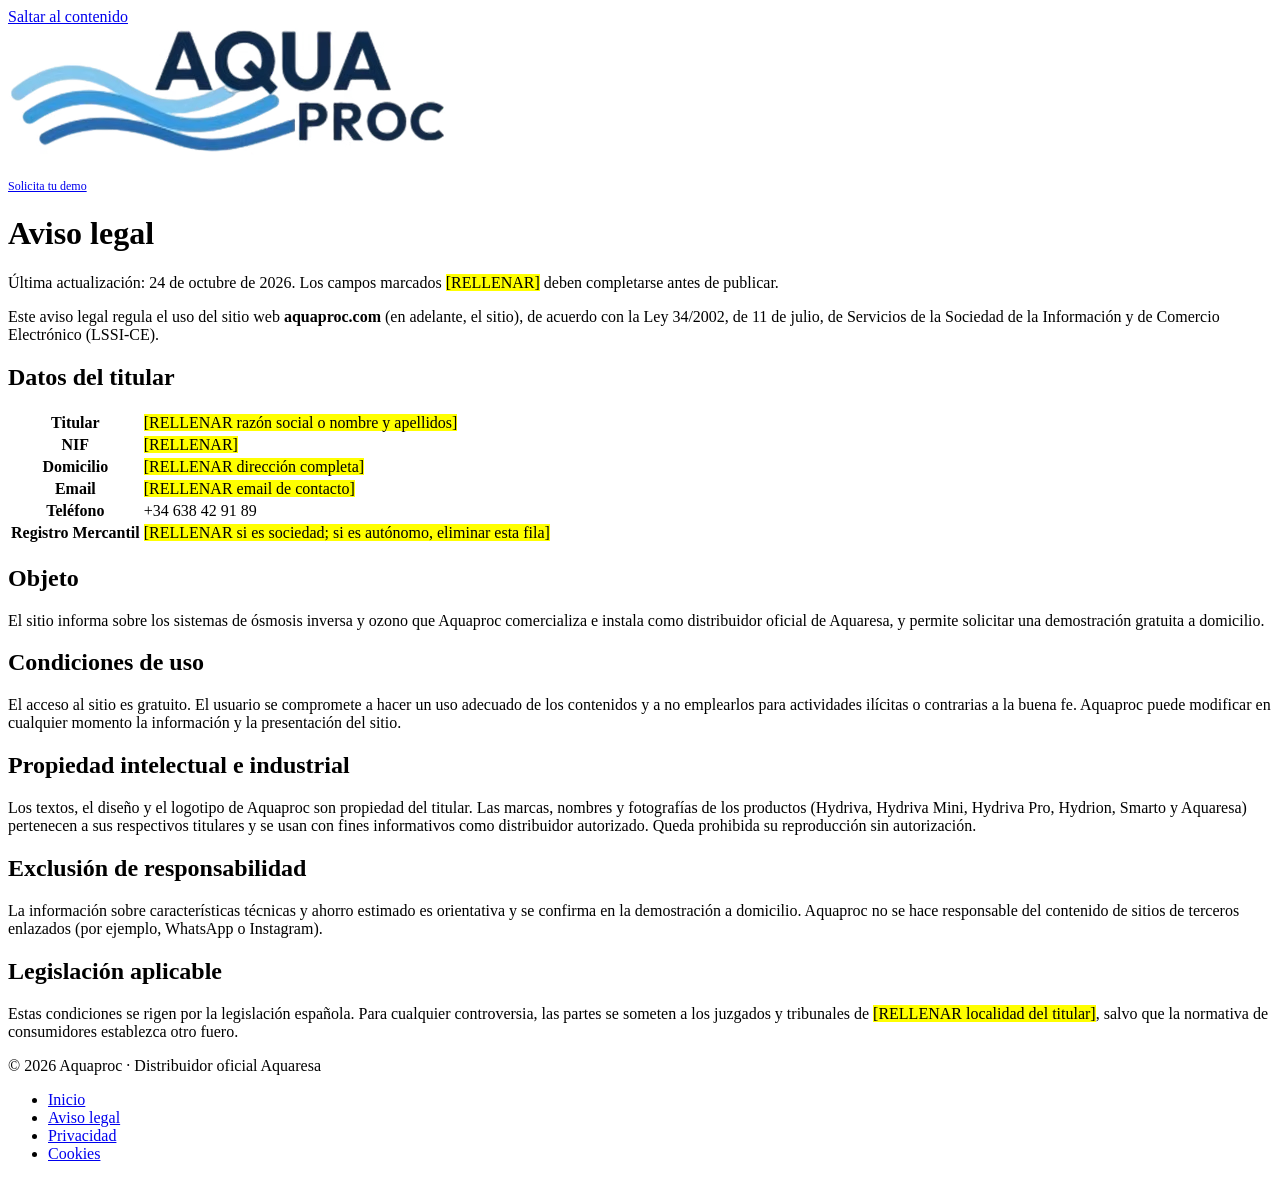
==== legal/aviso-legal.html @ ffd82b0e "legal: aviso legal, política de privacidad y cookies con campos [RELLENAR] Co-Authored-By: Claude Fa" ====
<!DOCTYPE html>
<html lang="es">
<head>
<meta charset="utf-8">
<meta name="viewport" content="width=device-width, initial-scale=1">
<title>Aviso legal · Aquaproc</title>
<meta name="description" content="Aviso legal e información del titular del sitio aquaproc.com.">
<meta name="robots" content="noindex, follow">
<link rel="canonical" href="https://aquaproc.com/legal/aviso-legal.html">
<link rel="icon" href="/favicon.ico" sizes="32x32">
<link rel="apple-touch-icon" href="/img/apple-touch-icon.png">
<link rel="stylesheet" href="/css/style.css">
</head>
<body>
<a class="skip-link" href="#main">Saltar al contenido</a>
<header class="nav">
  <div class="wrap nav-inner">
    <a class="nav-logo" href="/" aria-label="Aquaproc, inicio">
      <picture>
        <source srcset="/img/logo.avif" type="image/avif">
        <source srcset="/img/logo.webp" type="image/webp">
        <img src="/img/logo.png" width="438" height="130" alt="" decoding="async">
      </picture>
    </a>
    <nav aria-label="Principal"><ul class="nav-links" id="nav-links" style="position:static;opacity:1;visibility:visible;transform:none;flex-direction:row;padding:0;background:none;gap:24px">
      <li><a href="/#demo" style="min-height:44px;font-size:12px;font-weight:400;border:0">Solicita tu demo</a></li>
    </ul></nav>
  </div>
</header>
<main id="main" class="legal">
<div class="wrap wrap-text">
<h1>Aviso legal</h1>
<p class="updated t-caption">Última actualización: 24 de octubre de 2026. Los campos marcados <mark>[RELLENAR]</mark> deben completarse antes de publicar.</p>

<p>Este aviso legal regula el uso del sitio web <strong>aquaproc.com</strong> (en adelante, el sitio), de acuerdo con la Ley 34/2002, de 11 de julio, de Servicios de la Sociedad de la Información y de Comercio Electrónico (LSSI-CE).</p>
<h2>Datos del titular</h2>
<table>
<tr><th>Titular</th><td><mark>[RELLENAR razón social o nombre y apellidos]</mark></td></tr>
<tr><th>NIF</th><td><mark>[RELLENAR]</mark></td></tr>
<tr><th>Domicilio</th><td><mark>[RELLENAR dirección completa]</mark></td></tr>
<tr><th>Email</th><td><mark>[RELLENAR email de contacto]</mark></td></tr>
<tr><th>Teléfono</th><td>+34 638 42 91 89</td></tr>
<tr><th>Registro Mercantil</th><td><mark>[RELLENAR si es sociedad; si es autónomo, eliminar esta fila]</mark></td></tr>
</table>
<h2>Objeto</h2>
<p>El sitio informa sobre los sistemas de ósmosis inversa y ozono que Aquaproc comercializa e instala como distribuidor oficial de Aquaresa, y permite solicitar una demostración gratuita a domicilio.</p>
<h2>Condiciones de uso</h2>
<p>El acceso al sitio es gratuito. El usuario se compromete a hacer un uso adecuado de los contenidos y a no emplearlos para actividades ilícitas o contrarias a la buena fe. Aquaproc puede modificar en cualquier momento la información y la presentación del sitio.</p>
<h2>Propiedad intelectual e industrial</h2>
<p>Los textos, el diseño y el logotipo de Aquaproc son propiedad del titular. Las marcas, nombres y fotografías de los productos (Hydriva, Hydriva Mini, Hydriva Pro, Hydrion, Smarto y Aquaresa) pertenecen a sus respectivos titulares y se usan con fines informativos como distribuidor autorizado. Queda prohibida su reproducción sin autorización.</p>
<h2>Exclusión de responsabilidad</h2>
<p>La información sobre características técnicas y ahorro estimado es orientativa y se confirma en la demostración a domicilio. Aquaproc no se hace responsable del contenido de sitios de terceros enlazados (por ejemplo, WhatsApp o Instagram).</p>
<h2>Legislación aplicable</h2>
<p>Estas condiciones se rigen por la legislación española. Para cualquier controversia, las partes se someten a los juzgados y tribunales de <mark>[RELLENAR localidad del titular]</mark>, salvo que la normativa de consumidores establezca otro fuero.</p>

</div>
</main>
<footer class="footer">
  <div class="wrap">
    <div class="footer-bottom">
      <span>© 2026 Aquaproc · Distribuidor oficial Aquaresa</span>
      <ul class="footer-nav">
        <li><a href="/">Inicio</a></li>
        <li><a href="/legal/aviso-legal.html">Aviso legal</a></li>
        <li><a href="/legal/privacidad.html">Privacidad</a></li>
        <li><a href="/legal/cookies.html">Cookies</a></li>
      </ul>
    </div>
  </div>
</footer>
</body>
</html>
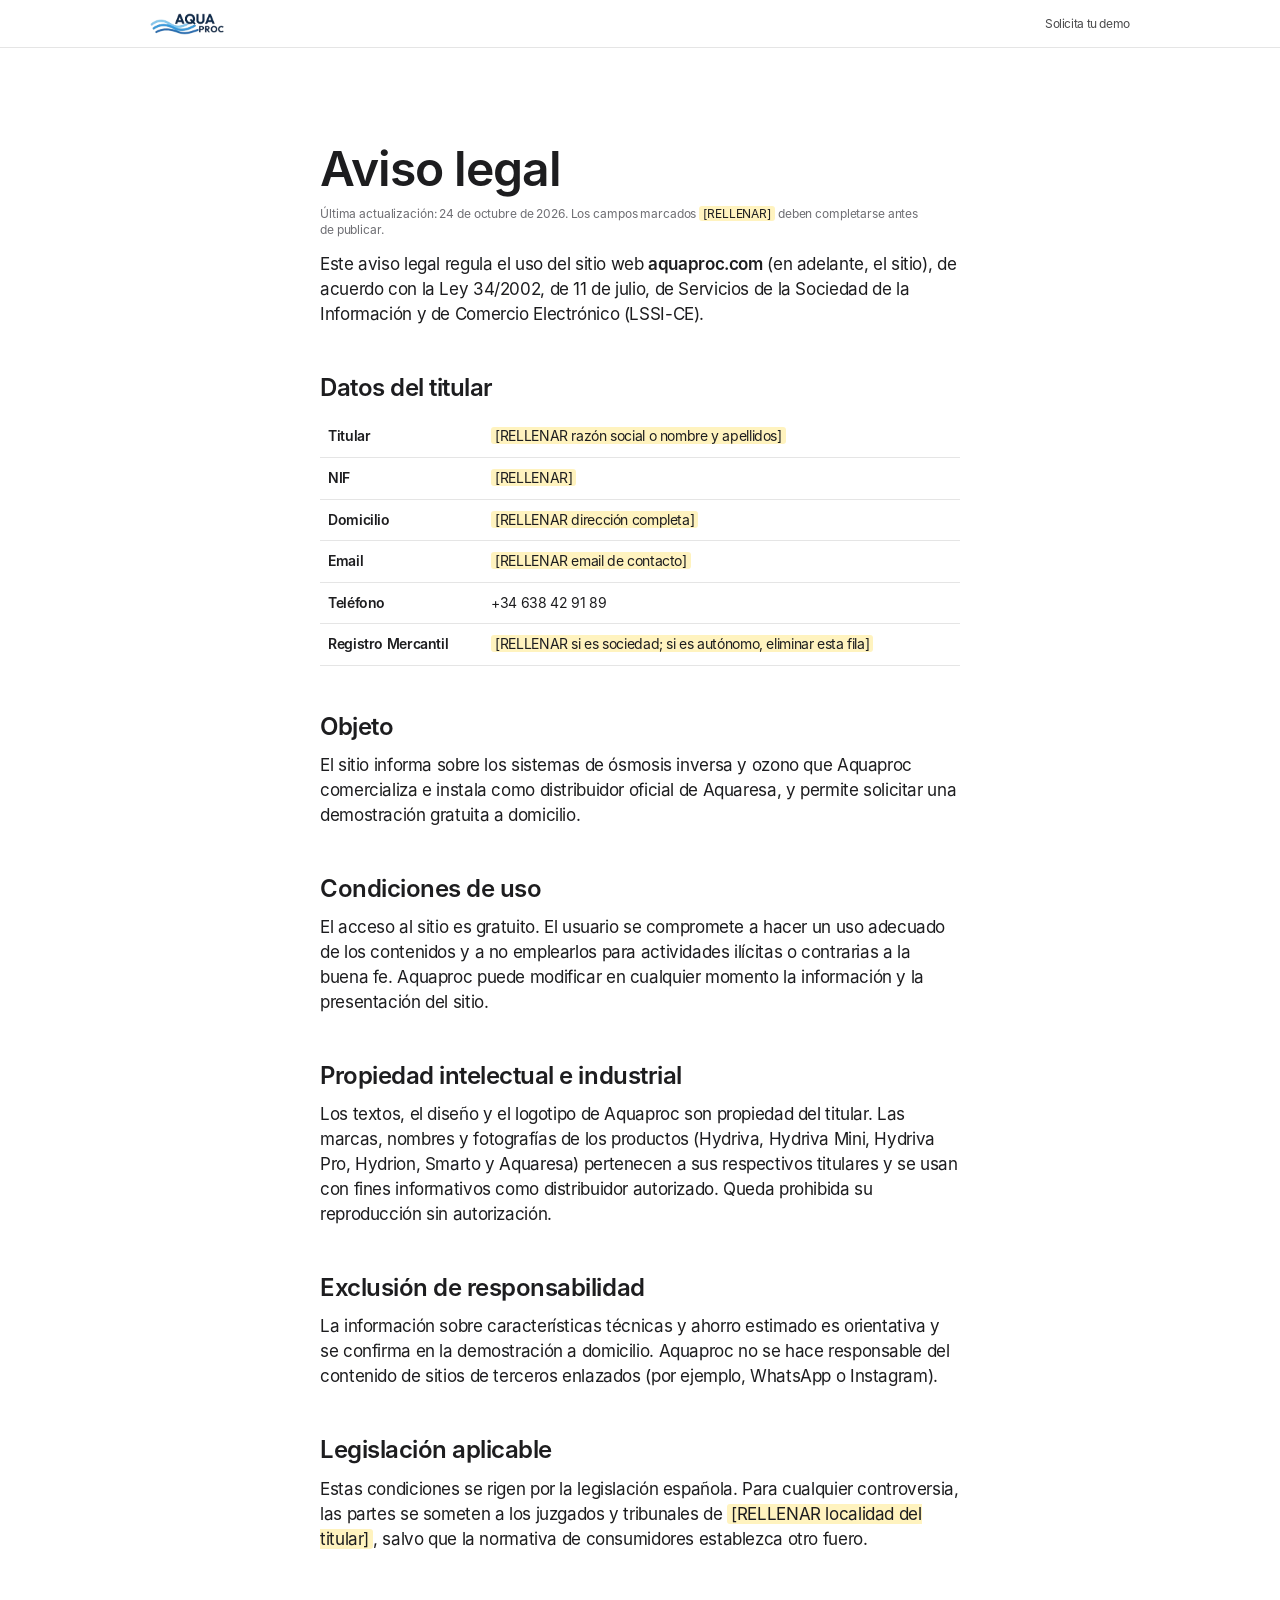
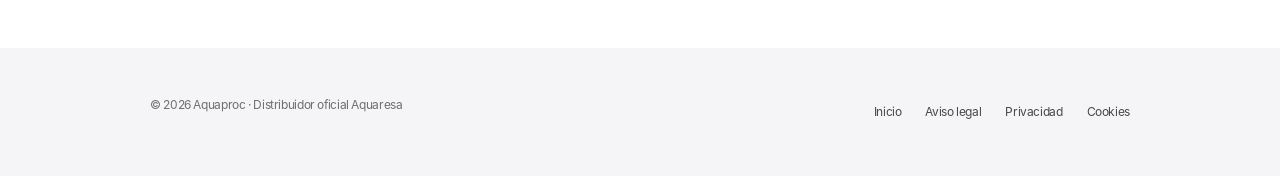
==== commit 23dd91c6: "fix: rutas relativas para servir también bajo un subdirectorio (GitHub Pages) Co-Authored-By: Claude" ====
--- a/legal/aviso-legal.html
+++ b/legal/aviso-legal.html
@@ -7,23 +7,23 @@
 <meta name="description" content="Aviso legal e información del titular del sitio aquaproc.com.">
 <meta name="robots" content="noindex, follow">
 <link rel="canonical" href="https://aquaproc.com/legal/aviso-legal.html">
-<link rel="icon" href="/favicon.ico" sizes="32x32">
-<link rel="apple-touch-icon" href="/img/apple-touch-icon.png">
-<link rel="stylesheet" href="/css/style.css">
+<link rel="icon" href="../favicon.ico" sizes="32x32">
+<link rel="apple-touch-icon" href="../img/apple-touch-icon.png">
+<link rel="stylesheet" href="../css/style.css">
 </head>
 <body>
 <a class="skip-link" href="#main">Saltar al contenido</a>
 <header class="nav">
   <div class="wrap nav-inner">
-    <a class="nav-logo" href="/" aria-label="Aquaproc, inicio">
+    <a class="nav-logo" href="../index.html" aria-label="Aquaproc, inicio">
       <picture>
-        <source srcset="/img/logo.avif" type="image/avif">
-        <source srcset="/img/logo.webp" type="image/webp">
-        <img src="/img/logo.png" width="438" height="130" alt="" decoding="async">
+        <source srcset="../img/logo.avif" type="image/avif">
+        <source srcset="../img/logo.webp" type="image/webp">
+        <img src="../img/logo.png" width="438" height="130" alt="" decoding="async">
       </picture>
     </a>
     <nav aria-label="Principal"><ul class="nav-links" id="nav-links" style="position:static;opacity:1;visibility:visible;transform:none;flex-direction:row;padding:0;background:none;gap:24px">
-      <li><a href="/#demo" style="min-height:44px;font-size:12px;font-weight:400;border:0">Solicita tu demo</a></li>
+      <li><a href="../index.html#demo" style="min-height:44px;font-size:12px;font-weight:400;border:0">Solicita tu demo</a></li>
     </ul></nav>
   </div>
 </header>
@@ -60,10 +60,10 @@
     <div class="footer-bottom">
       <span>© 2026 Aquaproc · Distribuidor oficial Aquaresa</span>
       <ul class="footer-nav">
-        <li><a href="/">Inicio</a></li>
-        <li><a href="/legal/aviso-legal.html">Aviso legal</a></li>
-        <li><a href="/legal/privacidad.html">Privacidad</a></li>
-        <li><a href="/legal/cookies.html">Cookies</a></li>
+        <li><a href="../index.html">Inicio</a></li>
+        <li><a href="aviso-legal.html">Aviso legal</a></li>
+        <li><a href="privacidad.html">Privacidad</a></li>
+        <li><a href="cookies.html">Cookies</a></li>
       </ul>
     </div>
   </div>
--- a/css/style.css
+++ b/css/style.css
@@ -0,0 +1,1421 @@
+/* ==========================================================================
+   Aquaproc — hoja de estilos
+   Sistema: blanco #fff / gris #f5f5f7 / negro #000 · acento #0071e3
+   Dos pesos: 400 y 600. Sin degradados, sin sombras de color.
+   ========================================================================== */
+
+@font-face {
+  font-family: "Inter";
+  font-weight: 400;
+  font-style: normal;
+  font-display: swap;
+  src: url("../fonts/inter-regular.woff") format("woff");
+}
+@font-face {
+  font-family: "Inter";
+  font-weight: 600;
+  font-style: normal;
+  font-display: swap;
+  src: url("../fonts/inter-semibold.woff") format("woff");
+}
+
+:root {
+  color-scheme: light dark;
+
+  --bg: #ffffff;
+  --bg-alt: #f5f5f7;
+  --bg-dark: #000000;
+  --ink: #1d1d1f;
+  --ink-2: #6e6e73;
+  --ink-on-dark: #f5f5f7;
+  --ink-2-on-dark: #86868b;
+  --accent: #0071e3;
+  --accent-hover: #0077ed;
+  --line: rgba(0, 0, 0, 0.1);
+  --line-on-dark: rgba(255, 255, 255, 0.16);
+  --error: #e30000;
+  --ok: #1d8b3a;
+
+  --font: -apple-system, BlinkMacSystemFont, "SF Pro Text", "SF Pro Display", "Inter", "Helvetica Neue", Helvetica, Arial, sans-serif;
+
+  --w-content: 980px;
+  --w-text: 640px;
+  --gutter: 22px;
+
+  --pad-section: clamp(80px, 11vw, 150px);
+
+  --r-card: 24px;
+  --r-card-sm: 18px;
+  --r-pill: 980px;
+
+  --ease: cubic-bezier(0.25, 0.1, 0.25, 1);
+  --t-fast: 150ms;
+  --t-base: 300ms;
+  --t-reveal: 600ms;
+}
+
+/* Modo oscuro: solo cuando el sistema lo pide. Las secciones negras no cambian. */
+@media (prefers-color-scheme: dark) {
+  :root:not([data-theme="light"]) {
+    --bg: #000000;
+    --bg-alt: #161617;
+    --ink: #f5f5f7;
+    --ink-2: #86868b;
+    --line: rgba(255, 255, 255, 0.16);
+    --accent: #2997ff;
+    --accent-hover: #3aa1ff;
+  }
+}
+:root[data-theme="dark"] {
+  --bg: #000000;
+  --bg-alt: #161617;
+  --ink: #f5f5f7;
+  --ink-2: #86868b;
+  --line: rgba(255, 255, 255, 0.16);
+  --accent: #2997ff;
+  --accent-hover: #3aa1ff;
+}
+
+/* --------------------------------------------------------------------------
+   Base
+   -------------------------------------------------------------------------- */
+*,
+*::before,
+*::after {
+  box-sizing: border-box;
+}
+html {
+  -webkit-text-size-adjust: 100%;
+  scroll-padding-top: 64px;
+}
+@media (prefers-reduced-motion: no-preference) {
+  html {
+    scroll-behavior: smooth;
+  }
+}
+body {
+  margin: 0;
+  font-family: var(--font);
+  font-size: 17px;
+  line-height: 1.47;
+  letter-spacing: -0.022em;
+  color: var(--ink);
+  background: var(--bg);
+  -webkit-font-smoothing: antialiased;
+  -moz-osx-font-smoothing: grayscale;
+  text-rendering: optimizeLegibility;
+}
+img,
+picture,
+svg {
+  display: block;
+  max-width: 100%;
+}
+img {
+  height: auto;
+}
+h1,
+h2,
+h3,
+h4,
+p,
+ul,
+figure {
+  margin: 0;
+}
+h1,
+h2,
+h3,
+h4 {
+  font-weight: 600;
+  letter-spacing: -0.02em;
+  line-height: 1.05;
+  text-wrap: balance;
+}
+p {
+  text-wrap: pretty;
+}
+a {
+  color: var(--accent);
+  text-decoration: none;
+}
+a:hover {
+  text-decoration: underline;
+}
+button {
+  font: inherit;
+  letter-spacing: inherit;
+  color: inherit;
+}
+:focus-visible {
+  outline: 3px solid var(--accent);
+  outline-offset: 3px;
+  border-radius: 4px;
+}
+::selection {
+  background: #b3d7ff;
+  color: #1d1d1f;
+}
+.sr-only {
+  position: absolute;
+  width: 1px;
+  height: 1px;
+  padding: 0;
+  margin: -1px;
+  overflow: hidden;
+  clip: rect(0, 0, 0, 0);
+  white-space: nowrap;
+  border: 0;
+}
+.skip-link {
+  position: absolute;
+  top: -100px;
+  left: 16px;
+  z-index: 1000;
+  padding: 10px 16px;
+  background: var(--accent);
+  color: #fff;
+  border-radius: 8px;
+}
+.skip-link:focus {
+  top: 12px;
+}
+
+/* --------------------------------------------------------------------------
+   Tipografía
+   -------------------------------------------------------------------------- */
+.t-display {
+  font-size: clamp(40px, 7.2vw, 80px);
+  line-height: 1.05;
+  letter-spacing: -0.02em;
+}
+.t-headline {
+  font-size: clamp(32px, 5.2vw, 56px);
+  line-height: 1.07;
+  letter-spacing: -0.02em;
+}
+.t-title {
+  font-size: clamp(24px, 3vw, 32px);
+  line-height: 1.15;
+  letter-spacing: -0.015em;
+}
+.t-intro {
+  font-size: clamp(19px, 2.2vw, 24px);
+  line-height: 1.35;
+  letter-spacing: -0.015em;
+  font-weight: 400;
+}
+.t-body {
+  font-size: 17px;
+  line-height: 1.47;
+}
+.t-body-lg {
+  font-size: clamp(17px, 1.8vw, 21px);
+  line-height: 1.4;
+}
+.t-caption {
+  font-size: 12px;
+  line-height: 1.33;
+  letter-spacing: -0.01em;
+}
+.t-eyebrow {
+  font-size: 17px;
+  font-weight: 600;
+  color: var(--ink-2);
+  letter-spacing: -0.01em;
+}
+.muted {
+  color: var(--ink-2);
+}
+.nums {
+  font-variant-numeric: tabular-nums;
+}
+
+/* --------------------------------------------------------------------------
+   Layout
+   -------------------------------------------------------------------------- */
+.wrap {
+  width: 100%;
+  max-width: calc(var(--w-content) + var(--gutter) * 2);
+  margin: 0 auto;
+  padding-inline: var(--gutter);
+}
+.wrap-text {
+  max-width: calc(var(--w-text) + var(--gutter) * 2);
+}
+.section {
+  padding-block: var(--pad-section);
+}
+.section-alt {
+  background: var(--bg-alt);
+}
+.section-dark {
+  background: var(--bg-dark);
+  color: var(--ink-on-dark);
+  --ink: var(--ink-on-dark);
+  --ink-2: var(--ink-2-on-dark);
+  --line: var(--line-on-dark);
+  --accent: #2997ff;
+  --accent-hover: #3aa1ff;
+  --bg-alt: #161617;
+}
+.center {
+  text-align: center;
+}
+.stack > * + * {
+  margin-top: var(--stack, 16px);
+}
+.section-head {
+  max-width: 720px;
+  margin-inline: auto;
+  text-align: center;
+}
+.section-head > * + * {
+  margin-top: 18px;
+}
+
+/* --------------------------------------------------------------------------
+   Botones y enlaces
+   -------------------------------------------------------------------------- */
+.btn {
+  display: inline-flex;
+  align-items: center;
+  justify-content: center;
+  gap: 6px;
+  min-height: 44px;
+  padding: 12px 22px;
+  border: 0;
+  border-radius: var(--r-pill);
+  background: var(--accent);
+  color: #fff;
+  font-size: 17px;
+  font-weight: 400;
+  letter-spacing: -0.022em;
+  line-height: 1.2;
+  cursor: pointer;
+  transition: background var(--t-fast) var(--ease), transform var(--t-fast) var(--ease);
+  -webkit-tap-highlight-color: transparent;
+}
+.btn:hover {
+  background: var(--accent-hover);
+  text-decoration: none;
+}
+.btn:active {
+  transform: scale(0.98);
+}
+.btn:disabled {
+  opacity: 0.5;
+  cursor: default;
+  transform: none;
+}
+.btn-sm {
+  min-height: 32px;
+  padding: 6px 14px;
+  font-size: 12px;
+}
+@media (pointer: coarse) {
+  .btn-sm {
+    min-height: 44px;
+    padding: 10px 18px;
+    font-size: 14px;
+  }
+}
+.btn-lg {
+  padding: 14px 28px;
+  font-size: 19px;
+}
+.btn-on-dark {
+  background: #fff;
+  color: #000;
+}
+.btn-on-dark:hover {
+  background: #e8e8ed;
+}
+.link {
+  display: inline-flex;
+  align-items: center;
+  gap: 2px;
+  min-height: 44px;
+  font-size: 17px;
+  color: var(--accent);
+}
+.link::after {
+  content: "›";
+  font-size: 1.15em;
+  line-height: 1;
+  margin-left: 3px;
+  transition: transform var(--t-fast) var(--ease);
+}
+.link:hover::after {
+  transform: translateX(2px);
+}
+.link-lg {
+  font-size: clamp(19px, 2.2vw, 24px);
+}
+.cta-row {
+  display: flex;
+  flex-wrap: wrap;
+  align-items: center;
+  justify-content: center;
+  gap: 8px 28px;
+}
+
+/* --------------------------------------------------------------------------
+   Nav
+   -------------------------------------------------------------------------- */
+.nav {
+  position: sticky;
+  top: 0;
+  z-index: 100;
+  height: 48px;
+  background: rgba(255, 255, 255, 0.72);
+  -webkit-backdrop-filter: saturate(180%) blur(20px);
+  backdrop-filter: saturate(180%) blur(20px);
+  border-bottom: 1px solid var(--line);
+}
+@media (prefers-color-scheme: dark) {
+  :root:not([data-theme="light"]) .nav {
+    background: rgba(0, 0, 0, 0.72);
+  }
+}
+:root[data-theme="dark"] .nav {
+  background: rgba(0, 0, 0, 0.72);
+}
+/* En modo oscuro el logotipo (azul marino) pasa a blanco y la sección
+   negra de Hydriva Pro se distingue del fondo. */
+@media (prefers-color-scheme: dark) {
+  :root:not([data-theme="light"]) .nav-logo img {
+    filter: brightness(0) invert(1);
+  }
+  :root:not([data-theme="light"]) .section-dark {
+    background: #1d1d1f;
+  }
+}
+:root[data-theme="dark"] .nav-logo img {
+  filter: brightness(0) invert(1);
+}
+:root[data-theme="dark"] .section-dark {
+  background: #1d1d1f;
+}
+.nav-inner {
+  display: flex;
+  align-items: center;
+  justify-content: space-between;
+  height: 48px;
+}
+.nav-logo {
+  display: inline-flex;
+  align-items: center;
+  height: 44px;
+}
+.nav-logo img {
+  height: 22px;
+  width: auto;
+}
+.nav-links {
+  display: flex;
+  align-items: center;
+  gap: 32px;
+  margin: 0;
+  padding: 0;
+  list-style: none;
+}
+.nav-links a {
+  display: inline-flex;
+  align-items: center;
+  min-height: 44px;
+  font-size: 12px;
+  color: var(--ink);
+  opacity: 0.8;
+  transition: opacity var(--t-fast);
+}
+.nav-links a:hover {
+  opacity: 1;
+  text-decoration: none;
+}
+.nav-toggle {
+  display: none;
+  width: 44px;
+  height: 44px;
+  margin-right: -10px;
+  padding: 0;
+  border: 0;
+  background: none;
+  cursor: pointer;
+}
+.nav-toggle span {
+  display: block;
+  width: 18px;
+  height: 1.5px;
+  margin: 0 auto;
+  background: var(--ink);
+  transition: transform var(--t-base) var(--ease), opacity var(--t-base) var(--ease);
+}
+.nav-toggle span + span {
+  margin-top: 5px;
+}
+.nav-toggle[aria-expanded="true"] span:nth-child(1) {
+  transform: translateY(3.25px) rotate(45deg);
+}
+.nav-toggle[aria-expanded="true"] span:nth-child(2) {
+  transform: translateY(-3.25px) rotate(-45deg);
+}
+
+@media (max-width: 767px) {
+  .nav-toggle {
+    display: block;
+  }
+  .nav-cta {
+    display: none;
+  }
+  .nav-links {
+    /* El backdrop-filter de .nav convierte a .nav en bloque contenedor de
+       los descendientes fixed, así que la altura se fija explícitamente. */
+    position: fixed;
+    top: 48px;
+    left: 0;
+    right: 0;
+    height: calc(100vh - 48px);
+    height: calc(100dvh - 48px);
+    z-index: 99;
+    flex-direction: column;
+    align-items: stretch;
+    gap: 0;
+    padding: 12px var(--gutter) 24px;
+    background: var(--bg);
+    overflow-y: auto;
+    opacity: 0;
+    visibility: hidden;
+    transform: translateY(-8px);
+    transition: opacity var(--t-base) var(--ease), transform var(--t-base) var(--ease), visibility 0s linear var(--t-base);
+  }
+  .nav-links.is-open {
+    opacity: 1;
+    visibility: visible;
+    transform: none;
+    transition: opacity var(--t-base) var(--ease), transform var(--t-base) var(--ease);
+  }
+  .nav-links li:not(.nav-cta) a {
+    display: flex;
+    width: 100%;
+    min-height: 56px;
+    font-size: 24px;
+    font-weight: 600;
+    letter-spacing: -0.02em;
+    border-bottom: 1px solid var(--line);
+    opacity: 1;
+  }
+  .nav-cta {
+    display: block;
+    margin-top: 24px;
+  }
+  .nav-cta a.btn {
+    display: inline-flex;
+    width: auto;
+    min-height: 44px;
+    padding: 12px 22px;
+    font-size: 17px;
+    color: #fff;
+    opacity: 1;
+  }
+  body.nav-open {
+    overflow: hidden;
+  }
+}
+
+/* --------------------------------------------------------------------------
+   Hero
+   -------------------------------------------------------------------------- */
+.hero {
+  padding-top: clamp(64px, 9vw, 110px);
+  padding-bottom: 0;
+  text-align: center;
+  overflow: hidden;
+}
+.hero .t-intro {
+  max-width: 600px;
+  margin: 18px auto 0;
+  color: var(--ink-2);
+}
+.hero .cta-row {
+  margin-top: 28px;
+}
+.hero-media {
+  margin: clamp(48px, 6vw, 72px) auto 0;
+  display: flex;
+  justify-content: center;
+  align-items: flex-end;
+  gap: clamp(24px, 6vw, 72px);
+  height: clamp(260px, 40vw, 440px);
+}
+.hero-media img {
+  height: 100%;
+  width: auto;
+  object-fit: contain;
+}
+.hero-media .is-mini {
+  height: 78%;
+}
+.hero-media .is-pro {
+  height: 100%;
+}
+@media (max-width: 599px) {
+  .hero-media .is-mini {
+    display: none;
+  }
+}
+
+/* --------------------------------------------------------------------------
+   "Por qué" — 3 columnas de texto
+   -------------------------------------------------------------------------- */
+.reasons {
+  display: grid;
+  grid-template-columns: repeat(3, 1fr);
+  gap: 48px 40px;
+  margin-top: clamp(48px, 7vw, 80px);
+}
+.reason .big {
+  font-size: clamp(40px, 5vw, 56px);
+  font-weight: 600;
+  letter-spacing: -0.03em;
+  line-height: 1;
+  font-variant-numeric: tabular-nums;
+}
+.reason h3 {
+  margin-top: 14px;
+  font-size: 21px;
+}
+.reason p {
+  margin-top: 8px;
+  color: var(--ink-2);
+}
+@media (max-width: 767px) {
+  .reasons {
+    grid-template-columns: 1fr;
+    gap: 40px;
+  }
+}
+
+/* --------------------------------------------------------------------------
+   Producto a pantalla completa
+   -------------------------------------------------------------------------- */
+.product {
+  text-align: center;
+}
+.product .t-eyebrow {
+  color: var(--ink-2);
+}
+.product h2 {
+  margin-top: 8px;
+}
+.product .t-intro {
+  max-width: 560px;
+  margin: 16px auto 0;
+  color: var(--ink-2);
+}
+.product .cta-row {
+  margin-top: 22px;
+}
+.product-media {
+  display: flex;
+  justify-content: center;
+  margin: clamp(40px, 6vw, 72px) auto 0;
+  height: clamp(300px, 44vw, 520px);
+}
+.product-media img {
+  height: 100%;
+  width: auto;
+  object-fit: contain;
+}
+.product-media.is-wide {
+  height: clamp(200px, 30vw, 360px);
+}
+.specs {
+  display: flex;
+  justify-content: center;
+  flex-wrap: wrap;
+  gap: 32px clamp(32px, 6vw, 80px);
+  margin: clamp(40px, 6vw, 72px) auto 0;
+  padding: 0;
+  list-style: none;
+}
+.spec {
+  min-width: 140px;
+}
+.spec .v {
+  display: block;
+  font-size: clamp(36px, 4.6vw, 48px);
+  font-weight: 600;
+  letter-spacing: -0.03em;
+  line-height: 1;
+  font-variant-numeric: tabular-nums;
+}
+.spec .k {
+  display: block;
+  margin-top: 8px;
+  font-size: 14px;
+  color: var(--ink-2);
+}
+
+/* --------------------------------------------------------------------------
+   Tarjetas
+   -------------------------------------------------------------------------- */
+.card {
+  background: var(--bg-alt);
+  border-radius: var(--r-card);
+  padding: clamp(28px, 4vw, 40px);
+  transition: transform var(--t-base) var(--ease);
+}
+.card:hover {
+  transform: translateY(-2px);
+}
+.section-alt .card {
+  background: var(--bg);
+}
+.grid-2 {
+  display: grid;
+  grid-template-columns: repeat(2, 1fr);
+  gap: 20px;
+}
+.grid-3 {
+  display: grid;
+  grid-template-columns: repeat(3, 1fr);
+  gap: 20px;
+}
+@media (max-width: 767px) {
+  .grid-2,
+  .grid-3 {
+    grid-template-columns: 1fr;
+  }
+}
+
+/* Más soluciones */
+.solutions {
+  margin-top: clamp(40px, 6vw, 64px);
+}
+.solution {
+  display: flex;
+  flex-direction: column;
+  text-align: center;
+}
+.solution-media {
+  display: flex;
+  justify-content: center;
+  align-items: center;
+  height: 220px;
+}
+.solution-media picture {
+  height: 100%;
+  display: flex;
+  align-items: center;
+}
+.solution-media img {
+  max-height: 100%;
+  max-width: 100%;
+  width: auto;
+  height: auto;
+  object-fit: contain;
+}
+.solution h3 {
+  margin-top: 24px;
+  font-size: 28px;
+}
+.solution .tag {
+  margin-top: 6px;
+  color: var(--ink-2);
+}
+.solution .spec {
+  margin-top: 20px;
+}
+.solution .spec .v {
+  font-size: 36px;
+}
+.solution .link {
+  margin: 16px auto 0;
+}
+
+/* --------------------------------------------------------------------------
+   Comparar modelos
+   -------------------------------------------------------------------------- */
+.compare-scroll {
+  margin-top: clamp(40px, 6vw, 64px);
+  overflow-x: auto;
+  scroll-snap-type: x mandatory;
+  -webkit-overflow-scrolling: touch;
+  padding-bottom: 8px;
+  margin-inline: calc(var(--gutter) * -1);
+  padding-inline: var(--gutter);
+}
+.compare {
+  display: grid;
+  grid-template-columns: repeat(3, minmax(240px, 1fr));
+  gap: clamp(16px, 3vw, 40px);
+  min-width: 740px;
+}
+.compare-col {
+  text-align: center;
+  scroll-snap-align: start;
+}
+.compare-col .cmedia {
+  display: flex;
+  justify-content: center;
+  align-items: flex-end;
+  height: 200px;
+}
+.compare-col .cmedia picture {
+  height: 100%;
+  display: flex;
+  align-items: flex-end;
+}
+.compare-col .cmedia img {
+  height: 100%;
+  width: auto;
+  object-fit: contain;
+}
+.compare-col h3 {
+  margin-top: 20px;
+  font-size: 24px;
+}
+.compare-col .tag {
+  margin-top: 4px;
+  min-height: 2.6em;
+  color: var(--ink-2);
+  font-size: 14px;
+}
+.compare-col .btn {
+  margin-top: 14px;
+}
+.compare-col dl {
+  margin: 24px 0 0;
+}
+.compare-col .row {
+  padding: 18px 0;
+  border-top: 1px solid var(--line);
+}
+.compare-col dt {
+  font-size: 12px;
+  color: var(--ink-2);
+}
+.compare-col dd {
+  margin: 4px 0 0;
+  font-size: 21px;
+  font-weight: 600;
+  letter-spacing: -0.02em;
+  font-variant-numeric: tabular-nums;
+}
+.compare-col dd.small {
+  font-size: 17px;
+  font-weight: 400;
+}
+
+/* --------------------------------------------------------------------------
+   Calculadora de ahorro
+   -------------------------------------------------------------------------- */
+.calc {
+  margin-top: clamp(40px, 6vw, 64px);
+  display: grid;
+  grid-template-columns: 1fr 1fr;
+  gap: 24px;
+  align-items: stretch;
+}
+.calc-inputs {
+  display: flex;
+  flex-direction: column;
+  gap: 28px;
+}
+.field {
+  display: flex;
+  flex-direction: column;
+  gap: 8px;
+}
+.field label,
+.field .label {
+  font-size: 14px;
+  color: var(--ink-2);
+}
+.field-row {
+  display: flex;
+  align-items: center;
+  gap: 16px;
+}
+.field-row input[type="range"] {
+  flex: 1;
+  accent-color: var(--accent);
+  min-height: 44px;
+  margin: 0;
+}
+.field-row output,
+.field-row .num {
+  min-width: 4.5ch;
+  font-size: 24px;
+  font-weight: 600;
+  letter-spacing: -0.02em;
+  font-variant-numeric: tabular-nums;
+  text-align: right;
+}
+.input {
+  width: 100%;
+  min-height: 44px;
+  padding: 10px 14px;
+  border: 1px solid var(--line);
+  border-radius: 12px;
+  background: var(--bg);
+  color: var(--ink);
+  font-size: 17px;
+  letter-spacing: -0.022em;
+  transition: border-color var(--t-fast), box-shadow var(--t-fast);
+}
+.input:focus {
+  outline: none;
+  border-color: var(--accent);
+  box-shadow: 0 0 0 3px rgba(0, 113, 227, 0.25);
+}
+.input-money {
+  position: relative;
+}
+.input-money .input {
+  padding-right: 36px;
+}
+.input-money::after {
+  content: "€";
+  position: absolute;
+  right: 14px;
+  top: 50%;
+  transform: translateY(-50%);
+  color: var(--ink-2);
+  pointer-events: none;
+}
+.calc-result {
+  display: flex;
+  flex-direction: column;
+  justify-content: center;
+  text-align: center;
+}
+.calc-result .big {
+  font-size: clamp(48px, 7vw, 72px);
+  font-weight: 600;
+  letter-spacing: -0.035em;
+  line-height: 1;
+  font-variant-numeric: tabular-nums;
+}
+.calc-result .big-label {
+  margin-top: 8px;
+  color: var(--ink-2);
+}
+.calc-result .secondary {
+  display: flex;
+  flex-wrap: wrap;
+  justify-content: center;
+  gap: 20px 32px;
+  margin-top: 28px;
+  padding-top: 24px;
+  border-top: 1px solid var(--line);
+}
+.calc-result .secondary > div {
+  min-width: 90px;
+}
+.calc-result .secondary .v {
+  white-space: nowrap;
+  font-size: 24px;
+  font-weight: 600;
+  letter-spacing: -0.02em;
+  font-variant-numeric: tabular-nums;
+}
+.calc-result .secondary .k {
+  margin-top: 4px;
+  font-size: 12px;
+  color: var(--ink-2);
+}
+.calc-note {
+  margin-top: 16px;
+  max-width: 640px;
+  margin-inline: auto;
+  text-align: center;
+  color: var(--ink-2);
+}
+@media (max-width: 767px) {
+  .calc {
+    grid-template-columns: 1fr;
+  }
+}
+
+/* --------------------------------------------------------------------------
+   Cómo funciona
+   -------------------------------------------------------------------------- */
+.steps {
+  display: grid;
+  grid-template-columns: repeat(4, 1fr);
+  gap: 40px 32px;
+  margin: clamp(40px, 6vw, 72px) 0 0;
+  padding: 0;
+  list-style: none;
+  counter-reset: step;
+}
+.step {
+  counter-increment: step;
+}
+.step::before {
+  content: counter(step, decimal-leading-zero);
+  display: block;
+  font-size: 48px;
+  font-weight: 600;
+  letter-spacing: -0.03em;
+  line-height: 1;
+  color: var(--ink-2);
+  opacity: 0.8;
+  font-variant-numeric: tabular-nums;
+}
+.step h3 {
+  margin-top: 16px;
+  font-size: 21px;
+}
+.step p {
+  margin-top: 8px;
+  color: var(--ink-2);
+}
+@media (max-width: 767px) {
+  .steps {
+    grid-template-columns: 1fr 1fr;
+  }
+}
+@media (max-width: 479px) {
+  .steps {
+    grid-template-columns: 1fr;
+  }
+}
+
+/* --------------------------------------------------------------------------
+   Prueba social
+   -------------------------------------------------------------------------- */
+.testimonials {
+  margin-top: clamp(40px, 6vw, 64px);
+}
+.testimonial {
+  display: flex;
+  flex-direction: column;
+}
+.testimonial blockquote {
+  margin: 0;
+  font-size: 21px;
+  font-weight: 600;
+  letter-spacing: -0.02em;
+  line-height: 1.3;
+  flex: 1;
+}
+.testimonial figcaption {
+  margin-top: 24px;
+  font-size: 14px;
+  color: var(--ink-2);
+}
+.testimonial.is-placeholder blockquote {
+  color: var(--ink-2);
+  font-weight: 400;
+}
+.partners {
+  margin-top: clamp(40px, 6vw, 64px);
+  text-align: center;
+}
+.partners p {
+  font-size: 14px;
+  color: var(--ink-2);
+}
+.partner-row {
+  display: flex;
+  justify-content: center;
+  flex-wrap: wrap;
+  gap: 24px 48px;
+  margin-top: 20px;
+}
+.partner {
+  display: inline-flex;
+  align-items: center;
+  justify-content: center;
+  min-width: 160px;
+  height: 56px;
+  padding: 0 24px;
+  border: 1px dashed var(--line);
+  border-radius: 12px;
+  font-size: 14px;
+  color: var(--ink-2);
+}
+
+/* --------------------------------------------------------------------------
+   Formulario de demo
+   -------------------------------------------------------------------------- */
+.form {
+  margin: clamp(32px, 5vw, 48px) auto 0;
+  max-width: 580px;
+  text-align: left;
+}
+.form-grid {
+  display: grid;
+  grid-template-columns: 1fr 1fr;
+  gap: 16px;
+}
+.form-grid .span-2 {
+  grid-column: 1 / -1;
+}
+@media (max-width: 479px) {
+  .form-grid {
+    grid-template-columns: 1fr;
+  }
+}
+.field label {
+  color: var(--ink);
+  font-weight: 400;
+}
+.field .hint {
+  font-size: 12px;
+  color: var(--ink-2);
+}
+.field .error-msg {
+  display: none;
+  font-size: 14px;
+  color: var(--error);
+}
+.field.is-invalid .input {
+  border-color: var(--error);
+}
+.field.is-invalid .error-msg {
+  display: block;
+}
+.check {
+  display: flex;
+  align-items: flex-start;
+  gap: 12px;
+  margin-top: 20px;
+  font-size: 14px;
+  line-height: 1.4;
+  color: var(--ink-2);
+}
+.check input {
+  flex-shrink: 0;
+  width: 20px;
+  height: 20px;
+  margin: 2px 0 0;
+  accent-color: var(--accent);
+}
+.check.is-invalid {
+  color: var(--error);
+}
+.check .error-msg {
+  display: none;
+  margin-top: 6px;
+}
+.check.is-invalid .error-msg {
+  display: block;
+}
+.check.is-invalid a {
+  color: inherit;
+}
+.form-actions {
+  margin-top: 24px;
+  display: flex;
+  flex-direction: column;
+  align-items: center;
+  gap: 12px;
+}
+.form-actions .btn {
+  width: 100%;
+}
+.form-status {
+  min-height: 1.4em;
+  font-size: 14px;
+  text-align: center;
+}
+.form-status.is-error {
+  color: var(--error);
+}
+.form-status.is-ok {
+  color: var(--ok);
+}
+.form-success {
+  display: none;
+  max-width: 580px;
+  margin: clamp(32px, 5vw, 48px) auto 0;
+  padding: clamp(28px, 4vw, 40px);
+  border-radius: var(--r-card);
+  background: var(--bg-alt);
+  text-align: center;
+}
+.form-success.is-visible {
+  display: block;
+}
+.form-success h3 {
+  font-size: 28px;
+}
+.form-success p {
+  margin-top: 12px;
+  color: var(--ink-2);
+}
+.hp {
+  position: absolute;
+  left: -9999px;
+  width: 1px;
+  height: 1px;
+  overflow: hidden;
+}
+.alt-contact {
+  margin-top: 28px;
+  text-align: center;
+  color: var(--ink-2);
+}
+.alt-contact a {
+  white-space: nowrap;
+}
+.spinner {
+  display: none;
+  width: 16px;
+  height: 16px;
+  border: 2px solid rgba(255, 255, 255, 0.4);
+  border-top-color: #fff;
+  border-radius: 50%;
+  animation: spin 0.7s linear infinite;
+}
+.btn.is-loading .spinner {
+  display: inline-block;
+}
+@keyframes spin {
+  to {
+    transform: rotate(360deg);
+  }
+}
+
+/* --------------------------------------------------------------------------
+   FAQ (details/summary)
+   -------------------------------------------------------------------------- */
+.faq {
+  max-width: 720px;
+  margin: clamp(32px, 5vw, 48px) auto 0;
+  border-top: 1px solid var(--line);
+}
+.faq details {
+  border-bottom: 1px solid var(--line);
+}
+.faq summary {
+  display: flex;
+  align-items: center;
+  justify-content: space-between;
+  gap: 16px;
+  min-height: 56px;
+  padding: 18px 0;
+  font-size: 21px;
+  font-weight: 600;
+  letter-spacing: -0.02em;
+  cursor: pointer;
+  list-style: none;
+}
+.faq summary::-webkit-details-marker {
+  display: none;
+}
+.faq summary::after {
+  content: "+";
+  flex-shrink: 0;
+  width: 24px;
+  font-size: 28px;
+  font-weight: 400;
+  line-height: 1;
+  color: var(--ink-2);
+  text-align: center;
+  transition: transform var(--t-base) var(--ease);
+}
+.faq details[open] summary::after {
+  transform: rotate(45deg);
+}
+.faq .answer {
+  padding: 0 40px 22px 0;
+  color: var(--ink-2);
+}
+
+/* --------------------------------------------------------------------------
+   Footer
+   -------------------------------------------------------------------------- */
+.footer {
+  padding: 32px 0 48px;
+  background: var(--bg-alt);
+  font-size: 12px;
+  color: var(--ink-2);
+}
+.footer-top {
+  display: flex;
+  flex-wrap: wrap;
+  justify-content: space-between;
+  gap: 16px 32px;
+  padding-bottom: 16px;
+  border-bottom: 1px solid var(--line);
+}
+.footer-nav {
+  display: flex;
+  flex-wrap: wrap;
+  gap: 4px 24px;
+  margin: 0;
+  padding: 0;
+  list-style: none;
+}
+.footer a {
+  display: inline-flex;
+  align-items: center;
+  min-height: 32px;
+  color: var(--ink);
+  opacity: 0.8;
+}
+.footer a:hover {
+  opacity: 1;
+}
+.footer-bottom {
+  display: flex;
+  flex-wrap: wrap;
+  justify-content: space-between;
+  gap: 8px 24px;
+  margin-top: 16px;
+}
+.footer-legal {
+  margin-top: 12px;
+  max-width: 720px;
+}
+
+/* --------------------------------------------------------------------------
+   WhatsApp flotante
+   -------------------------------------------------------------------------- */
+.wa-float {
+  position: fixed;
+  right: 20px;
+  bottom: 20px;
+  z-index: 90;
+  display: inline-flex;
+  align-items: center;
+  gap: 10px;
+  min-height: 48px;
+  padding: 0 18px 0 14px;
+  border-radius: var(--r-pill);
+  background: #1d1d1f;
+  color: #fff;
+  font-size: 14px;
+  text-decoration: none;
+  box-shadow: 0 4px 20px rgba(0, 0, 0, 0.16);
+  transition: opacity var(--t-base) var(--ease), transform var(--t-base) var(--ease);
+}
+.wa-float:hover {
+  text-decoration: none;
+  transform: translateY(-2px);
+}
+.wa-float svg {
+  width: 22px;
+  height: 22px;
+  fill: currentColor;
+}
+.wa-float.is-hidden {
+  opacity: 0;
+  pointer-events: none;
+  transform: translateY(8px);
+}
+@media (prefers-color-scheme: dark) {
+  :root:not([data-theme="light"]) .wa-float {
+    background: #f5f5f7;
+    color: #000;
+  }
+}
+@media (max-width: 599px) {
+  .wa-float span {
+    display: none;
+  }
+  .wa-float {
+    padding: 0 13px;
+  }
+}
+
+/* --------------------------------------------------------------------------
+   Páginas legales
+   -------------------------------------------------------------------------- */
+.legal {
+  padding-block: clamp(56px, 8vw, 96px);
+}
+.legal h1 {
+  font-size: clamp(32px, 5vw, 48px);
+}
+.legal .updated {
+  margin-top: 12px;
+  color: var(--ink-2);
+}
+.legal h2 {
+  margin-top: 48px;
+  font-size: 24px;
+}
+.legal p,
+.legal ul {
+  margin-top: 14px;
+  color: var(--ink);
+}
+.legal ul {
+  padding-left: 22px;
+}
+.legal li + li {
+  margin-top: 6px;
+}
+.legal mark {
+  background: #fff3bf;
+  color: #1d1d1f;
+  padding: 0 4px;
+  border-radius: 3px;
+}
+.legal table {
+  width: 100%;
+  margin-top: 16px;
+  border-collapse: collapse;
+  font-size: 14px;
+}
+.legal th,
+.legal td {
+  padding: 10px 8px;
+  text-align: left;
+  vertical-align: top;
+  border-bottom: 1px solid var(--line);
+}
+.legal th {
+  font-weight: 600;
+}
+
+/* --------------------------------------------------------------------------
+   Animación de aparición
+   -------------------------------------------------------------------------- */
+@media (prefers-reduced-motion: no-preference) {
+  .reveal {
+    opacity: 0;
+    transform: translateY(20px);
+    transition: opacity var(--t-reveal) var(--ease), transform var(--t-reveal) var(--ease);
+  }
+  .reveal.is-in {
+    opacity: 1;
+    transform: none;
+  }
+}
+@media (prefers-reduced-motion: reduce) {
+  *,
+  *::before,
+  *::after {
+    animation-duration: 0.01ms !important;
+    animation-iteration-count: 1 !important;
+    transition-duration: 0.01ms !important;
+  }
+  .card:hover,
+  .wa-float:hover,
+  .btn:active {
+    transform: none;
+  }
+}
+
+/* --------------------------------------------------------------------------
+   Impresión
+   -------------------------------------------------------------------------- */
+@media print {
+  .nav,
+  .wa-float,
+  .form,
+  .skip-link {
+    display: none !important;
+  }
+  .section-dark {
+    background: #fff;
+    color: #000;
+  }
+}
